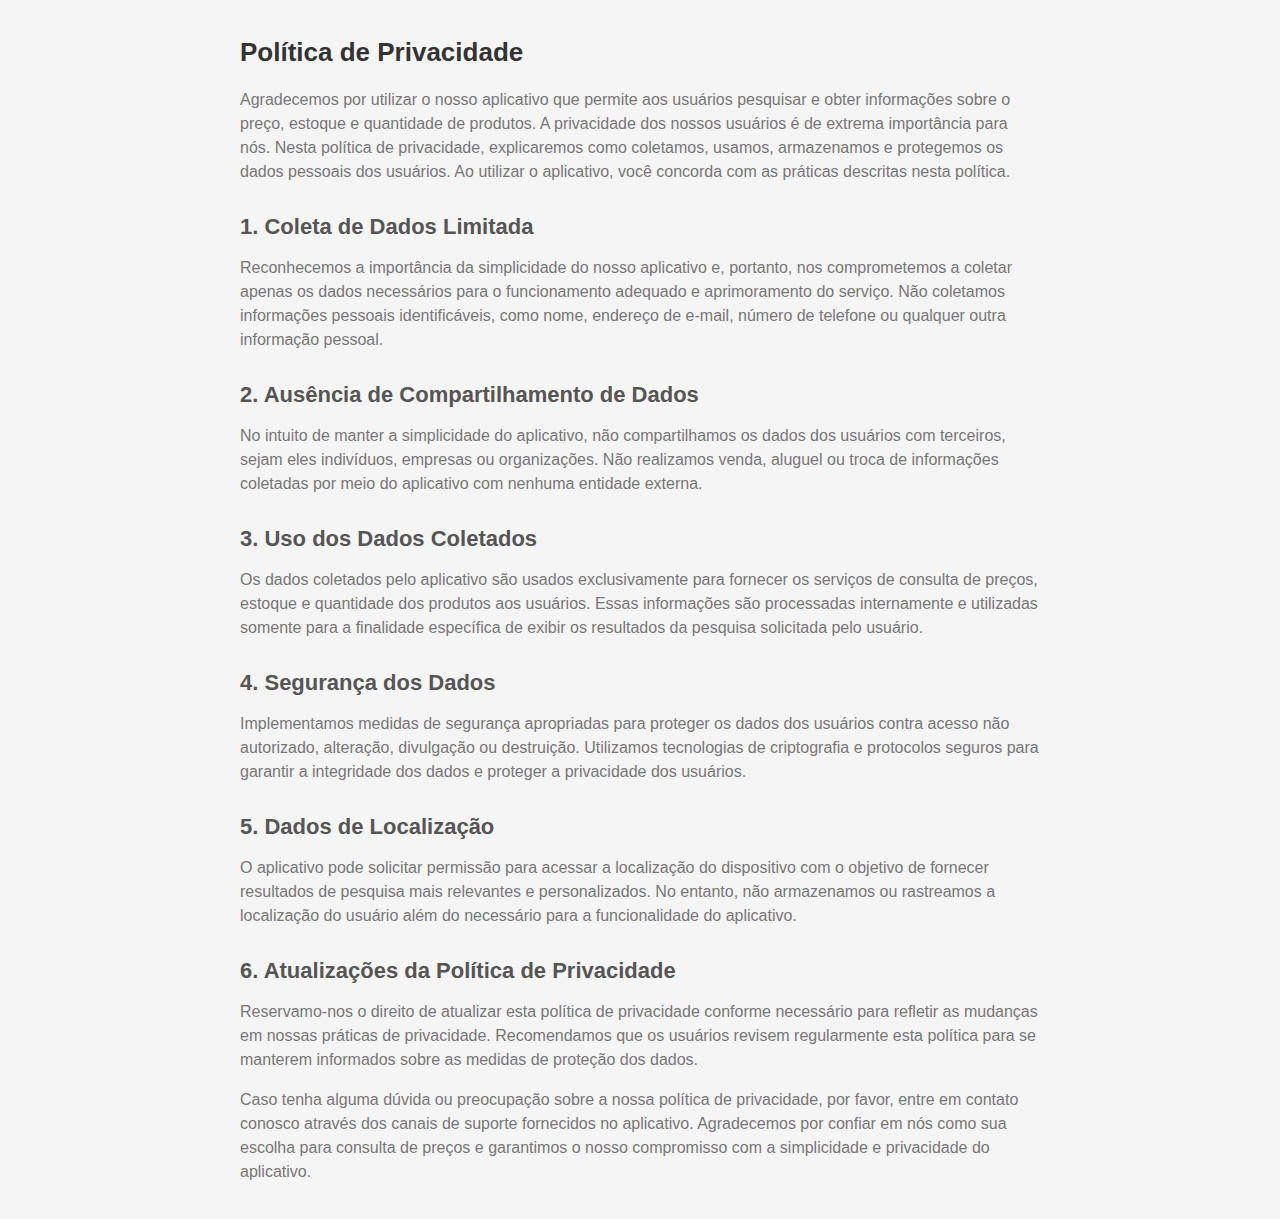
==== index.html @ 3bba8631 "first commit" ====
<!DOCTYPE html>
<html lang="pt-br">

<head>
    <meta charset="UTF-8">
    <title>Política de Privacidade</title>
    <link rel="stylesheet" href="style.css">
</head>

<body>
    <div class="container">
        <h1>Política de Privacidade</h1>
        <p>Agradecemos por utilizar o nosso aplicativo que permite aos usuários pesquisar e obter
            informações sobre o preço, estoque e quantidade de produtos. A privacidade dos nossos usuários é de extrema
            importância para nós. Nesta política de privacidade, explicaremos como coletamos, usamos, armazenamos e
            protegemos os dados pessoais dos usuários. Ao utilizar o aplicativo, você concorda com as práticas descritas
            nesta política.</p>
        <h2>1. Coleta de Dados Limitada</h2>
        <p>Reconhecemos a importância da simplicidade do nosso aplicativo e, portanto, nos comprometemos a coletar
            apenas os dados necessários para o funcionamento adequado e aprimoramento do serviço. Não coletamos
            informações pessoais identificáveis, como nome, endereço de e-mail, número de telefone ou qualquer outra
            informação pessoal.</p>
        <h2>2. Ausência de Compartilhamento de Dados</h2>
        <p>No intuito de manter a simplicidade do aplicativo, não compartilhamos os dados dos usuários com terceiros,
            sejam eles indivíduos, empresas ou organizações. Não realizamos venda, aluguel ou troca de informações
            coletadas por meio do aplicativo com nenhuma entidade externa.</p>
        <h2>3. Uso dos Dados Coletados</h2>
        <p>Os dados coletados pelo aplicativo são usados exclusivamente para fornecer os serviços de consulta de preços,
            estoque e quantidade dos produtos aos usuários. Essas informações são processadas internamente e utilizadas
            somente para a finalidade específica de exibir os resultados da pesquisa solicitada pelo usuário.</p>
        <h2>4. Segurança dos Dados</h2>
        <p>Implementamos medidas de segurança apropriadas para proteger os dados dos usuários contra acesso não
            autorizado, alteração, divulgação ou destruição. Utilizamos tecnologias de criptografia e protocolos seguros
            para garantir a integridade dos dados e proteger a privacidade dos usuários.</p>
        <h2>5. Dados de Localização</h2>
        <p>O aplicativo pode solicitar permissão para acessar a localização do dispositivo com o objetivo de fornecer
            resultados de pesquisa mais relevantes e personalizados. No entanto, não armazenamos ou rastreamos a
            localização do usuário além do necessário para a funcionalidade do aplicativo.</p>
        <h2>6. Atualizações da Política de Privacidade</h2>
        <p>Reservamo-nos o direito de atualizar esta política de privacidade conforme necessário para refletir as
            mudanças em nossas práticas de privacidade. Recomendamos que os usuários revisem regularmente esta política
            para se manterem informados sobre as medidas de proteção dos dados.</p>
        <p>Caso tenha alguma dúvida ou preocupação sobre a nossa política de privacidade, por favor, entre em contato
            conosco através dos canais de suporte fornecidos no aplicativo. Agradecemos por confiar em nós como sua
            escolha para consulta de preços e garantimos o nosso compromisso com a simplicidade e privacidade do
            aplicativo.</p>
    </div>
</body>

</html>
---- style.css ----
body {
    font-family: Arial, sans-serif;
    background-color: #f5f5f5;
    margin: 0;
    padding: 0;
}

.container {
    max-width: 800px;
    margin: 0 auto;
    padding: 20px;
}

h1 {
    color: #333;
    font-size: 26px;
    margin-bottom: 20px;
}

h2 {
    color: #555;
    font-size: 22px;
    margin-top: 30px;
    margin-bottom: 10px;
}

p {
    color: #777;
    font-size: 16px;
    line-height: 1.5;
    margin-bottom: 15px;
}
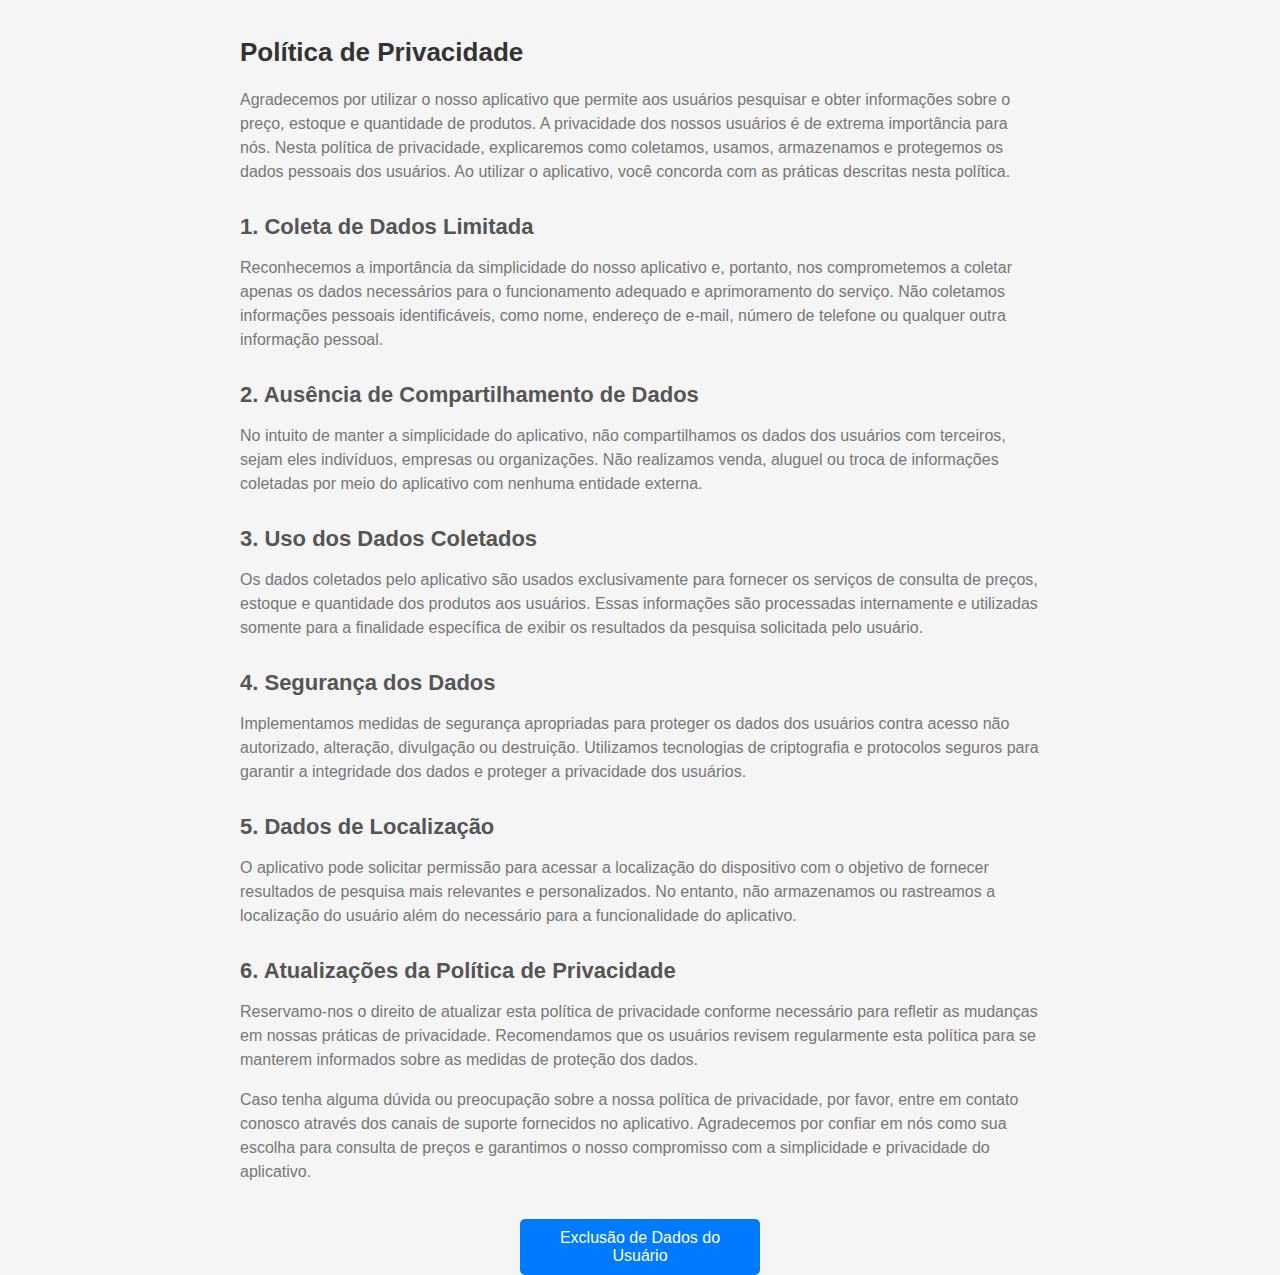
==== commit aede6c4a: "commit" ====
--- a/index.html
+++ b/index.html
@@ -5,10 +5,13 @@
     <meta charset="UTF-8">
     <title>Política de Privacidade</title>
     <link rel="stylesheet" href="style.css">
+    <style>
+
+    </style>
 </head>
 
 <body>
-    <div class="container">
+    <section class="container">
         <h1>Política de Privacidade</h1>
         <p>Agradecemos por utilizar o nosso aplicativo que permite aos usuários pesquisar e obter
             informações sobre o preço, estoque e quantidade de produtos. A privacidade dos nossos usuários é de extrema
@@ -44,7 +47,11 @@
             conosco através dos canais de suporte fornecidos no aplicativo. Agradecemos por confiar em nós como sua
             escolha para consulta de preços e garantimos o nosso compromisso com a simplicidade e privacidade do
             aplicativo.</p>
-    </div>
+    </section>
+    <section>
+        <a class="exclusao-button" href="policy.html">Exclusão de Dados do Usuário</a>
+
+    </section>
 </body>
 
 </html>--- a/style.css
+++ b/style.css
@@ -1,32 +1,50 @@
 body {
-    font-family: Arial, sans-serif;
-    background-color: #f5f5f5;
-    margin: 0;
-    padding: 0;
+  font-family: Arial, sans-serif;
+  background-color: #f5f5f5;
+  margin: 0;
+  padding: 0;
 }
 
 .container {
-    max-width: 800px;
-    margin: 0 auto;
-    padding: 20px;
+  max-width: 800px;
+  margin: 0 auto;
+  padding: 20px;
 }
 
 h1 {
-    color: #333;
-    font-size: 26px;
-    margin-bottom: 20px;
+  color: #333;
+  font-size: 26px;
+  margin-bottom: 20px;
 }
 
 h2 {
-    color: #555;
-    font-size: 22px;
-    margin-top: 30px;
-    margin-bottom: 10px;
+  color: #555;
+  font-size: 22px;
+  margin-top: 30px;
+  margin-bottom: 10px;
 }
 
 p {
-    color: #777;
-    font-size: 16px;
-    line-height: 1.5;
-    margin-bottom: 15px;
-}+  color: #777;
+  font-size: 16px;
+  line-height: 1.5;
+  margin-bottom: 15px;
+}
+
+.exclusao-button {
+  display: inline-block;
+  padding: 10px 20px;
+  background-color: #007bff; /* Cor de fundo do botão */
+  color: #fff; /* Cor do texto */
+  text-decoration: none; /* Remover sublinhado do link */
+  border-radius: 5px; /* Cantos arredondados */
+  transition: background-color 0.3s ease; /* Transição suave de cor de fundo */
+  margin: 0 auto; /* Centralizar horizontalmente o botão */
+  display: block; /* Fazer o botão ocupar toda a largura disponível */
+  width: 200px; /* Largura desejada para o botão */
+  text-align: center; /* Centralizar o texto dentro do botão */
+}
+
+.exclusao-button:hover {
+  background-color: #0056b3;
+}
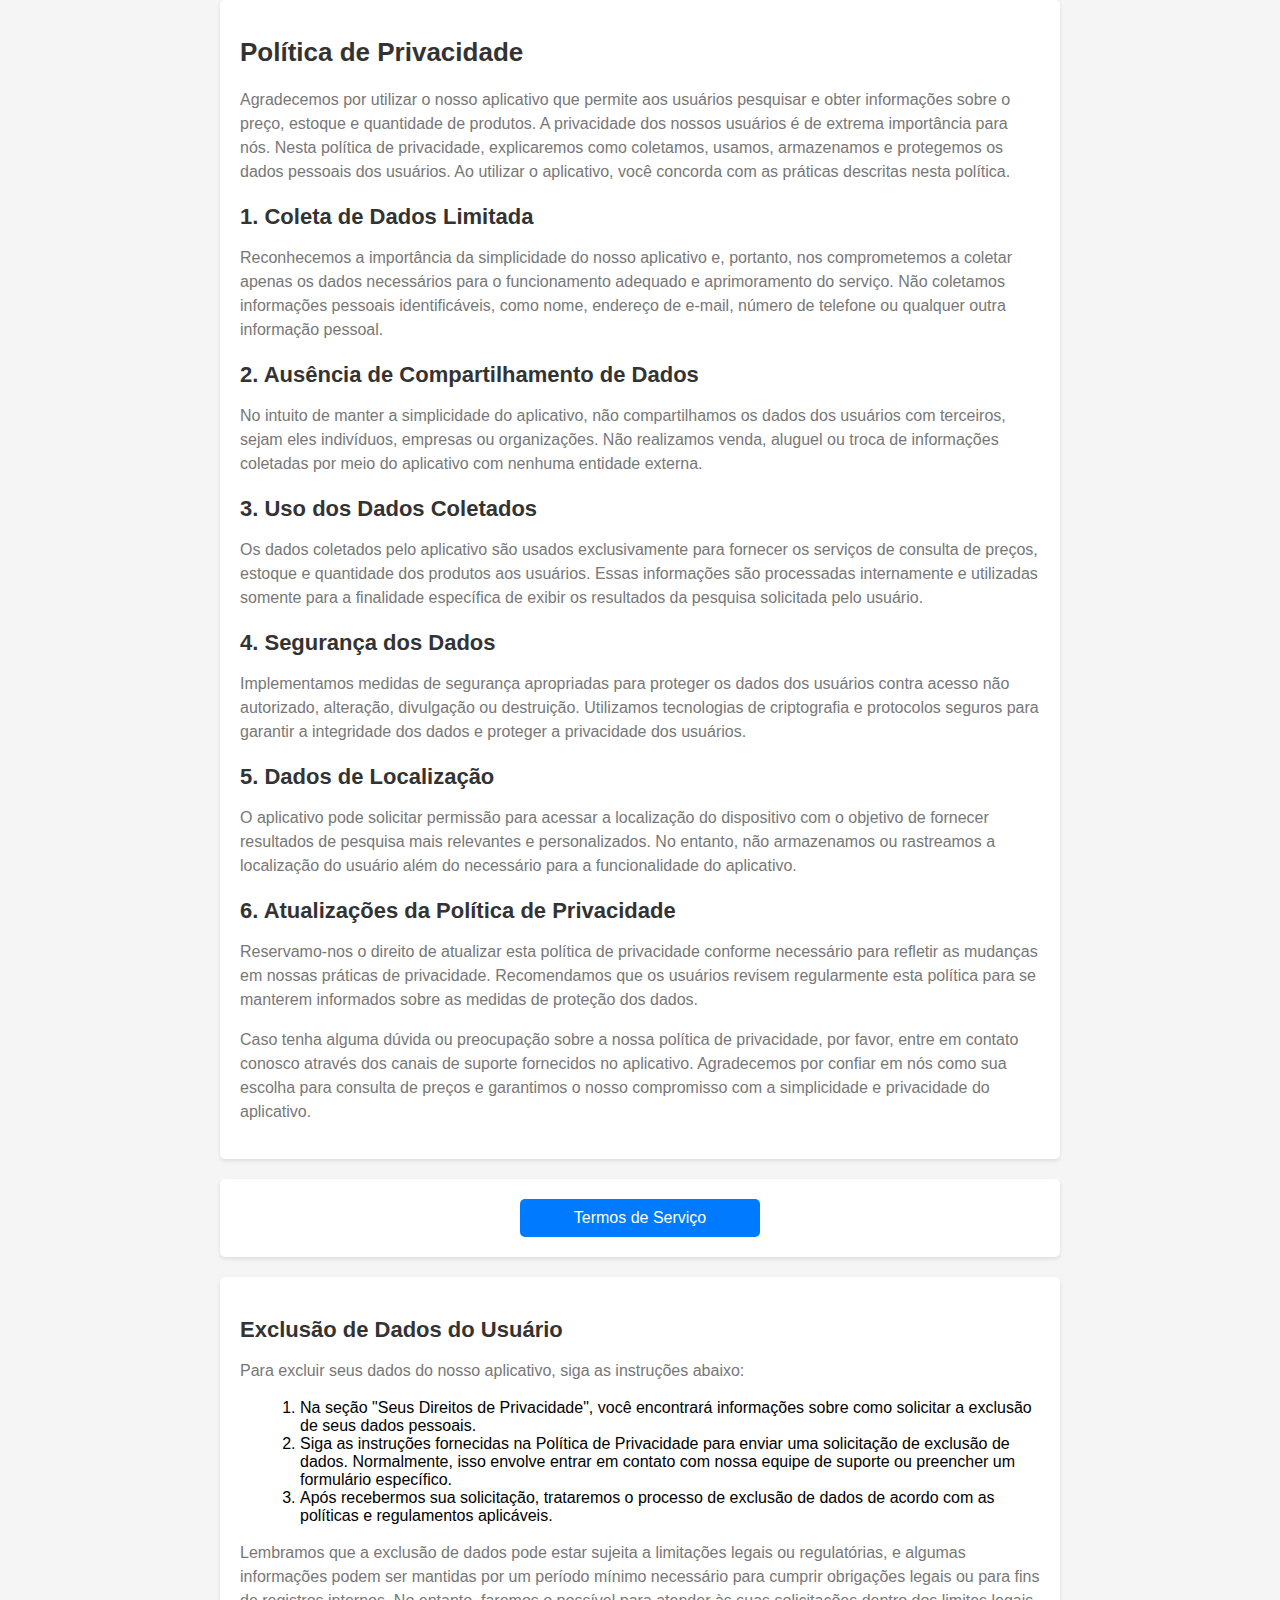
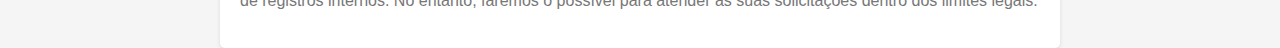
==== commit e1e47418: "termos" ====
--- a/index.html
+++ b/index.html
@@ -49,8 +49,18 @@
             aplicativo.</p>
     </section>
     <section>
-        <a class="exclusao-button" href="policy.html">Exclusão de Dados do Usuário</a>
+        <a class="exclusao-button" href="terms.html">Termos de Serviço</a>
+    </section>
 
+    <section>
+        <h2>Exclusão de Dados do Usuário</h2>
+        <p>Para excluir seus dados do nosso aplicativo, siga as instruções abaixo:</p>
+        <ol>
+            <li>Na seção "Seus Direitos de Privacidade", você encontrará informações sobre como solicitar a exclusão de seus dados pessoais.</li>
+            <li>Siga as instruções fornecidas na Política de Privacidade para enviar uma solicitação de exclusão de dados. Normalmente, isso envolve entrar em contato com nossa equipe de suporte ou preencher um formulário específico.</li>
+            <li>Após recebermos sua solicitação, trataremos o processo de exclusão de dados de acordo com as políticas e regulamentos aplicáveis.</li>
+        </ol>
+        <p>Lembramos que a exclusão de dados pode estar sujeita a limitações legais ou regulatórias, e algumas informações podem ser mantidas por um período mínimo necessário para cumprir obrigações legais ou para fins de registros internos. No entanto, faremos o possível para atender às suas solicitações dentro dos limites legais.</p>
     </section>
 </body>
 
--- a/style.css
+++ b/style.css
@@ -30,7 +30,6 @@
   line-height: 1.5;
   margin-bottom: 15px;
 }
-
 .exclusao-button {
   display: inline-block;
   padding: 10px 20px;
@@ -46,5 +45,37 @@
 }
 
 .exclusao-button:hover {
-  background-color: #0056b3;
+  background-color: #0056b3; /* Cor de fundo do botão ao passar o mouse */
 }
+
+/* Estilos para a seção "Exclusão de Dados do Usuário" */
+section {
+  max-width: 800px;
+  margin: 0 auto;
+  padding: 20px;
+  background-color: #fff;
+  border-radius: 5px;
+  box-shadow: 0 2px 4px rgba(0, 0, 0, 0.1);
+  margin-top: 20px;
+}
+
+h2 {
+  color: #333;
+  font-size: 22px;
+  margin-top: 20px;
+  margin-bottom: 10px;
+}
+
+ol {
+  margin-left: 20px;
+}
+
+/* Estilos para links dentro da seção "Exclusão de Dados do Usuário" */
+section a {
+  color: #007bff;
+  text-decoration: none;
+}
+
+section a:hover {
+  text-decoration: underline;
+}
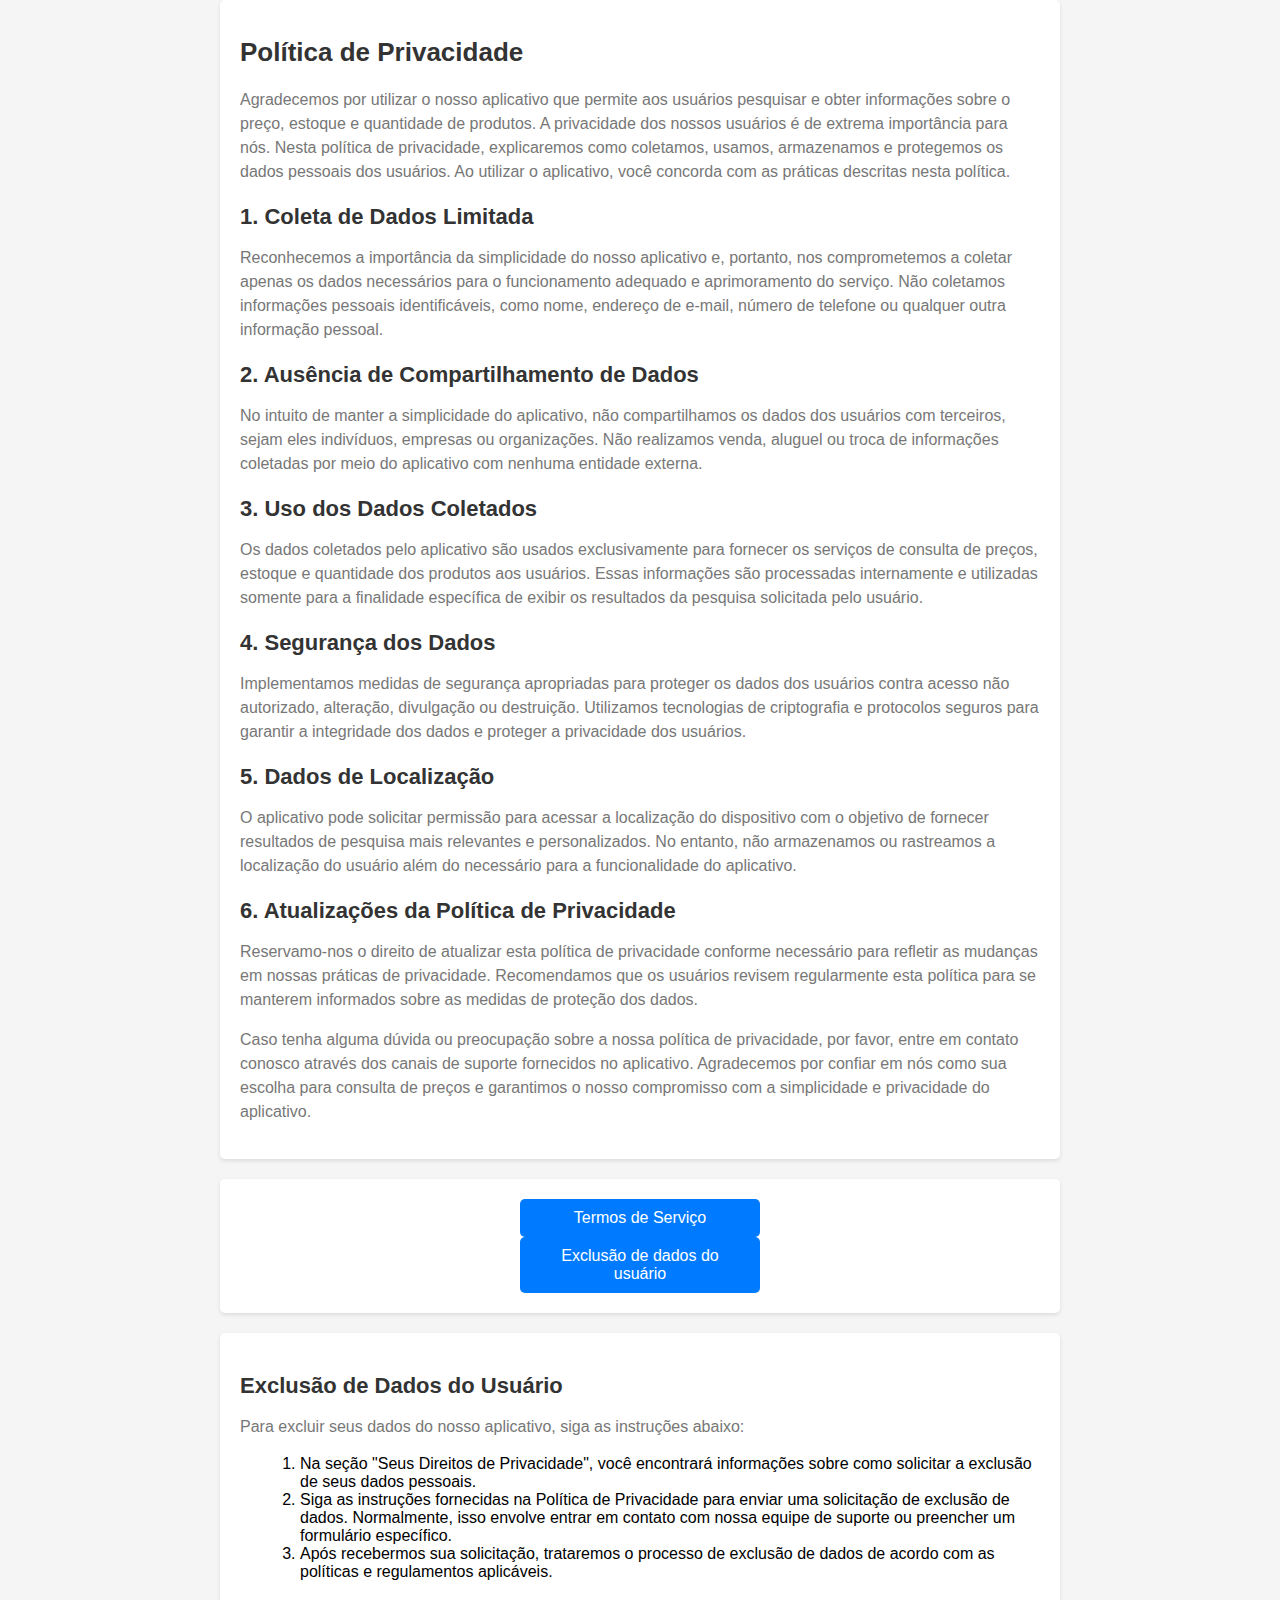
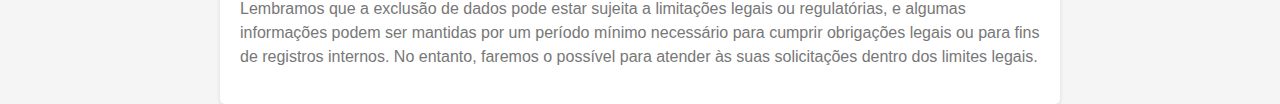
==== commit dbd27437: "exclud" ====
--- a/index.html
+++ b/index.html
@@ -50,6 +50,7 @@
     </section>
     <section>
         <a class="exclusao-button" href="terms.html">Termos de Serviço</a>
+        <a class="exclusao-button" href="exclud.html">Exclusão de dados do usuário</a>
     </section>
 
     <section>
